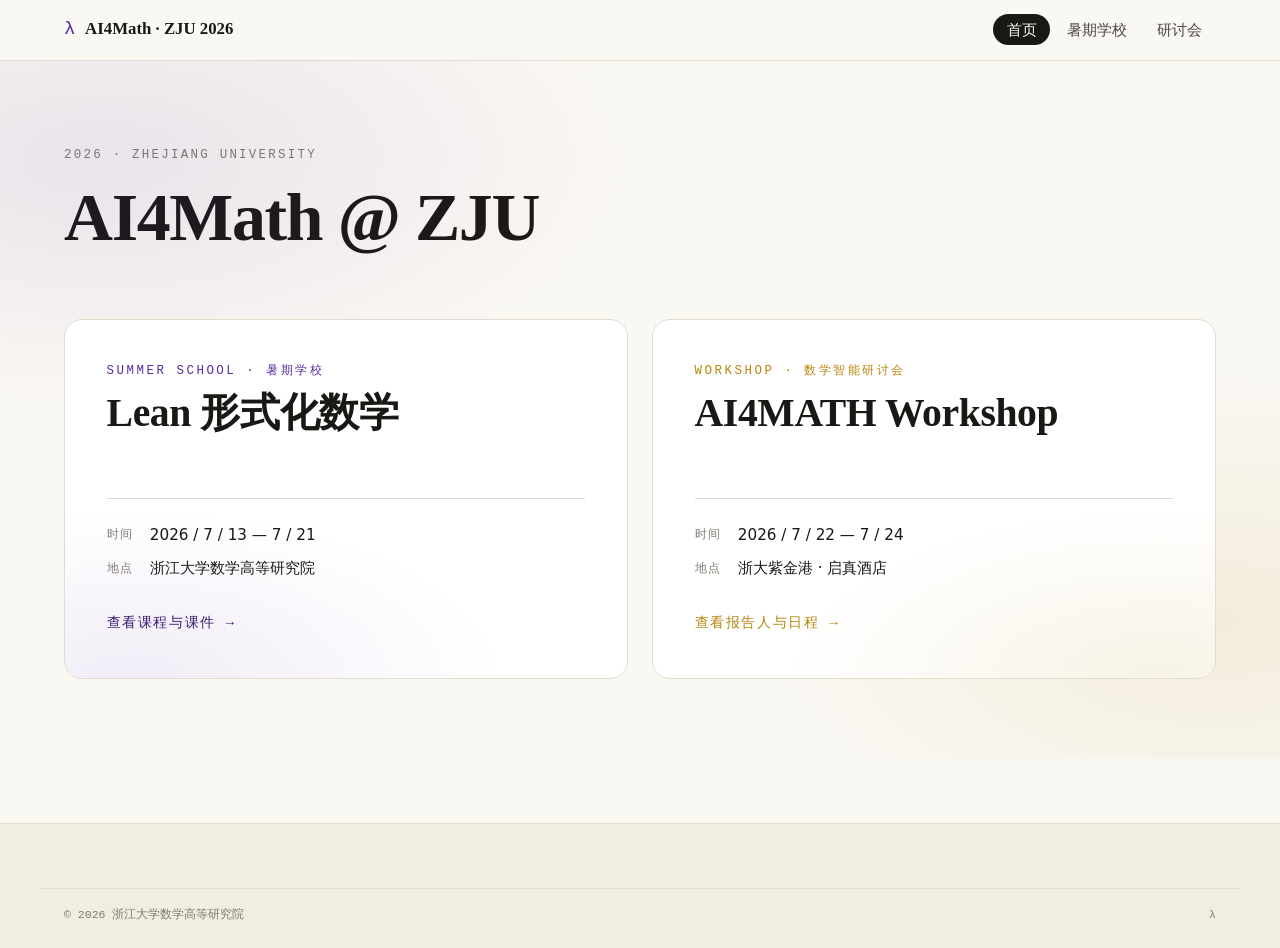
==== index.html @ 62e590dd "chore(site): trim internal/meta labels from public pages Audit pass after the '两个平行班 / 授课老师' callout" ====
<!DOCTYPE html>
<html lang="zh-CN">
<head>
<meta charset="utf-8">
<meta name="viewport" content="width=device-width,initial-scale=1">
<title>2026 AI4Math · 浙江大学</title>
<meta name="description" content="2026 AI4Math 暑期学校（7/13–21）与 AI4MATH 数学智能研讨会（7/22–24）。">
<link rel="icon" href="data:image/svg+xml,%3Csvg xmlns='http://www.w3.org/2000/svg' viewBox='0 0 32 32'%3E%3Crect width='32' height='32' rx='6' fill='%231a1814'/%3E%3Ctext x='16' y='22' text-anchor='middle' font-family='ui-monospace,Menlo' font-size='18' fill='%23b8860b'%3E%CE%BB%3C/text%3E%3C/svg%3E">
<link rel="stylesheet" href="assets/styles.css">
</head>
<body>

<header class="site-header">
  <div class="nav">
    <a class="brand" href="./index.html">
      <span class="brand-mark">λ</span>
      <span>AI4Math · ZJU 2026</span>
    </a>
    <nav>
      <ul class="nav-links">
        <li><a href="./index.html" class="is-active">首页</a></li>
        <li><a href="./summer-school.html">暑期学校</a></li>
        <li><a href="./workshop.html">研讨会</a></li>
      </ul>
    </nav>
  </div>
</header>

<main>
  <section class="hero">
    <div class="container">
      <p class="eyebrow">2026 · Zhejiang University</p>
      <h1 class="hero-title">AI4Math @ ZJU</h1>

      <div class="portal">
        <a class="portal-card" href="./summer-school.html">
          <span class="pc-eyebrow">Summer School · 暑期学校</span>
          <h2 class="pc-title">Lean 形式化数学</h2>
          <dl class="pc-meta">
            <dt>时间</dt><dd>2026 / 7 / 13 — 7 / 21</dd>
            <dt>地点</dt><dd>浙江大学数学高等研究院</dd>
          </dl>
          <span class="pc-cta">查看课程与课件 →</span>
        </a>

        <a class="portal-card portal-card--alt" href="./workshop.html">
          <span class="pc-eyebrow">Workshop · 数学智能研讨会</span>
          <h2 class="pc-title">AI4MATH Workshop</h2>
          <dl class="pc-meta">
            <dt>时间</dt><dd>2026 / 7 / 22 — 7 / 24</dd>
            <dt>地点</dt><dd>浙大紫金港 · 启真酒店</dd>
          </dl>
          <span class="pc-cta">查看报告人与日程 →</span>
        </a>
      </div>
    </div>
  </section>
</main>

<footer class="site-footer">
  <div class="container colophon">
    <span>© 2026 浙江大学数学高等研究院</span>
    <span>λ</span>
  </div>
</footer>

</body>
</html>
---- assets/styles.css ----
:root {
  --bg: #faf8f3;
  --bg-elev: #ffffff;
  --bg-warm: #f2ede2;
  --ink: #1a1814;
  --ink-soft: #4a4640;
  --ink-mute: #807a70;
  --rule: #e2dccd;
  --rule-strong: #c9c1ad;
  --accent: #5a2ca0;
  --accent-deep: #3b1c70;
  --accent-warm: #b8860b;
  --accent-blue: #1b3a7a;
  --danger: #a8341a;
  --space-1: 0.5rem;
  --space-2: 1rem;
  --space-3: 1.5rem;
  --space-4: 2.5rem;
  --space-5: 4rem;
  --space-6: 6rem;
  --max: 1200px;
  --serif: "Source Han Serif SC", "Noto Serif SC", "Songti SC", "STSong", ui-serif, Georgia, serif;
  --sans: ui-sans-serif, system-ui, -apple-system, "PingFang SC", "Hiragino Sans GB", "Microsoft YaHei", "Noto Sans SC", sans-serif;
  --mono: ui-monospace, "SF Mono", "JetBrains Mono", Menlo, monospace;
}

* { box-sizing: border-box; }

html { -webkit-text-size-adjust: 100%; }

body {
  margin: 0;
  font-family: var(--sans);
  font-size: 16px;
  line-height: 1.65;
  color: var(--ink);
  background: var(--bg);
  font-feature-settings: "kern", "liga", "calt";
  -webkit-font-smoothing: antialiased;
  -moz-osx-font-smoothing: grayscale;
  text-rendering: optimizeLegibility;
}

img { max-width: 100%; display: block; }

a {
  color: var(--accent-deep);
  text-decoration: none;
  border-bottom: 1px solid var(--rule);
  transition: border-color 160ms ease, color 160ms ease;
}
a:hover { color: var(--accent); border-color: var(--accent); }

h1, h2, h3, h4 {
  font-family: var(--serif);
  font-weight: 600;
  line-height: 1.2;
  margin: 0 0 var(--space-2) 0;
  letter-spacing: -0.01em;
}

.h-display {
  font-size: clamp(2.2rem, 1.2rem + 3.4vw, 4.4rem);
  line-height: 1.1;
  letter-spacing: -0.02em;
  word-break: keep-all;
  overflow-wrap: break-word;
}

.h-section {
  font-size: clamp(1.6rem, 1.2rem + 1.4vw, 2.4rem);
  margin-bottom: var(--space-3);
  word-break: keep-all;
  overflow-wrap: break-word;
}

.h-card {
  font-size: 1.25rem;
}

.eyebrow {
  font-family: var(--mono);
  font-size: 0.78rem;
  text-transform: uppercase;
  letter-spacing: 0.18em;
  color: var(--ink-mute);
  margin: 0 0 var(--space-2) 0;
}

.lede {
  font-family: var(--serif);
  font-size: clamp(1.1rem, 0.95rem + 0.5vw, 1.35rem);
  line-height: 1.6;
  color: var(--ink-soft);
}

.container {
  max-width: var(--max);
  margin: 0 auto;
  padding: 0 var(--space-3);
}

.container-wide {
  max-width: 1360px;
  margin: 0 auto;
  padding: 0 var(--space-3);
}

/* Header / nav */
.site-header {
  position: sticky;
  top: 0;
  z-index: 50;
  background: rgba(250, 248, 243, 0.88);
  backdrop-filter: saturate(140%) blur(8px);
  -webkit-backdrop-filter: saturate(140%) blur(8px);
  border-bottom: 1px solid var(--rule);
}

.nav {
  display: flex;
  align-items: center;
  justify-content: space-between;
  padding: 0.9rem var(--space-3);
  max-width: var(--max);
  margin: 0 auto;
  gap: var(--space-3);
}

.brand {
  display: flex;
  align-items: baseline;
  gap: 0.6rem;
  color: var(--ink);
  border: 0;
  font-family: var(--serif);
  font-weight: 600;
  font-size: 1.05rem;
  white-space: nowrap;
}

.brand .brand-mark {
  font-family: var(--mono);
  color: var(--accent);
  font-size: 1.2rem;
  font-weight: 500;
}

.brand .brand-sub {
  display: inline-block;
  font-family: var(--mono);
  font-size: 0.72rem;
  color: var(--ink-mute);
  letter-spacing: 0.1em;
  text-transform: uppercase;
}

@media (max-width: 760px) {
  .brand .brand-sub { display: none; }
  .brand { font-size: 0.95rem; }
  .nav { padding: 0.7rem var(--space-3); gap: 0.6rem; flex-wrap: wrap; }
  .nav-links a { padding: 0.35rem 0.65rem; font-size: 0.86rem; }
}

.nav-links {
  display: flex;
  gap: 0.2rem;
  flex-wrap: wrap;
  list-style: none;
  margin: 0;
  padding: 0;
}

.nav-links a {
  border: 0;
  padding: 0.45rem 0.85rem;
  border-radius: 999px;
  font-size: 0.92rem;
  color: var(--ink-soft);
  transition: background-color 160ms ease, color 160ms ease;
}

.nav-links a:hover { background: var(--bg-warm); color: var(--ink); }
.nav-links a.is-active {
  background: var(--ink);
  color: var(--bg);
}

/* Status banner */
.banner {
  background: linear-gradient(95deg, #2a1850 0%, #5a2ca0 55%, #b8860b 110%);
  color: #fff7e6;
}

.banner-inner {
  max-width: var(--max);
  margin: 0 auto;
  padding: 0.7rem var(--space-3);
  display: flex;
  align-items: center;
  gap: 0.8rem;
  font-size: 0.9rem;
  flex-wrap: wrap;
}

.banner .pulse {
  display: inline-flex;
  align-items: center;
  gap: 0.5rem;
  font-family: var(--mono);
  font-size: 0.78rem;
  letter-spacing: 0.12em;
  text-transform: uppercase;
  background: rgba(255, 247, 230, 0.16);
  padding: 0.25rem 0.6rem;
  border-radius: 999px;
}

.banner .pulse::before {
  content: "";
  width: 7px; height: 7px;
  border-radius: 50%;
  background: #ffc857;
  box-shadow: 0 0 0 0 rgba(255, 200, 87, 0.7);
  animation: pulse 1.8s infinite;
}

@keyframes pulse {
  0% { box-shadow: 0 0 0 0 rgba(255, 200, 87, 0.7); }
  70% { box-shadow: 0 0 0 8px rgba(255, 200, 87, 0); }
  100% { box-shadow: 0 0 0 0 rgba(255, 200, 87, 0); }
}

/* Hero */
.hero {
  position: relative;
  padding: clamp(3rem, 4vw + 2rem, 6rem) 0 clamp(3rem, 4vw + 2rem, 5rem);
  overflow: hidden;
}

.hero::before {
  content: "";
  position: absolute;
  inset: 0;
  background:
    radial-gradient(900px 420px at 8% 14%, rgba(90, 44, 160, 0.10), transparent 60%),
    radial-gradient(700px 380px at 95% 80%, rgba(184, 134, 11, 0.10), transparent 65%);
  pointer-events: none;
}

.hero-grid {
  position: relative;
  display: grid;
  grid-template-columns: 1.55fr 1fr;
  gap: var(--space-5);
  align-items: end;
}

@media (max-width: 860px) {
  .hero-grid { grid-template-columns: 1fr; gap: var(--space-4); }
}

.hero-title {
  font-family: var(--serif);
  font-size: clamp(2.4rem, 1.2rem + 3.8vw, 4.6rem);
  line-height: 1.08;
  letter-spacing: -0.02em;
  margin: 0.4rem 0 var(--space-3);
  color: var(--ink);
  word-break: keep-all;
  overflow-wrap: break-word;
}

.hero-title em {
  font-style: normal;
  background: linear-gradient(120deg, #5a2ca0 0%, #b8860b 100%);
  -webkit-background-clip: text;
  background-clip: text;
  color: transparent;
}

.hero-meta {
  display: grid;
  gap: 1.1rem;
  font-family: var(--mono);
  font-size: 0.9rem;
  color: var(--ink-soft);
}

.hero-meta .row {
  display: grid;
  grid-template-columns: 4rem 1fr;
  gap: 1rem;
  padding-top: 0.9rem;
  border-top: 1px solid var(--rule);
}

.hero-meta .row .k {
  color: var(--ink-mute);
  text-transform: uppercase;
  letter-spacing: 0.14em;
  font-size: 0.75rem;
  padding-top: 0.15rem;
}

.hero-meta .row .v {
  color: var(--ink);
  font-family: var(--sans);
  font-size: 1rem;
  line-height: 1.45;
}

.hero-meta .row .v strong { font-weight: 600; }

.hero-mark {
  position: absolute;
  font-family: var(--mono);
  color: var(--rule-strong);
  user-select: none;
  pointer-events: none;
  letter-spacing: -0.02em;
}

/* Sections */
.section {
  padding: clamp(3rem, 3vw + 2rem, 5rem) 0;
  border-top: 1px solid var(--rule);
}

.section-head {
  display: grid;
  grid-template-columns: 1.1fr 2fr;
  gap: var(--space-4);
  margin-bottom: var(--space-4);
}

@media (max-width: 760px) {
  .section-head { grid-template-columns: 1fr; gap: var(--space-2); }
}

/* Track cards (parallel classes) */
.tracks {
  display: grid;
  grid-template-columns: repeat(2, 1fr);
  gap: var(--space-3);
}

@media (max-width: 820px) {
  .tracks { grid-template-columns: 1fr; }
}

.track {
  position: relative;
  background: var(--bg-elev);
  border: 1px solid var(--rule);
  border-radius: 14px;
  padding: clamp(1.4rem, 1rem + 1.5vw, 2.2rem);
  overflow: hidden;
  transition: transform 200ms ease, box-shadow 200ms ease, border-color 200ms ease;
}

.track::before {
  content: "";
  position: absolute;
  inset: 0 0 auto 0;
  height: 3px;
  background: var(--accent);
  opacity: 0.85;
}

.track--alt::before { background: var(--accent-warm); }

.track:hover {
  transform: translateY(-2px);
  box-shadow: 0 18px 40px -28px rgba(26, 24, 20, 0.35);
  border-color: var(--rule-strong);
}

.track .tag {
  display: inline-block;
  font-family: var(--mono);
  font-size: 0.72rem;
  text-transform: uppercase;
  letter-spacing: 0.14em;
  color: var(--accent);
  margin-bottom: var(--space-1);
}
.track--alt .tag { color: var(--accent-warm); }

.track h3 {
  font-size: clamp(1.5rem, 1.1rem + 0.9vw, 2rem);
  margin: 0.2rem 0 0.6rem;
}

.track .quota {
  font-family: var(--mono);
  font-size: 0.85rem;
  color: var(--ink-mute);
  margin-bottom: var(--space-2);
}

.track .quota strong { color: var(--ink); font-weight: 600; }

.track ul.teachers {
  list-style: none;
  padding: 0;
  margin: var(--space-2) 0 0;
  border-top: 1px dashed var(--rule);
  padding-top: var(--space-2);
}

.track ul.teachers li {
  display: flex;
  justify-content: space-between;
  gap: 1rem;
  padding: 0.45rem 0;
  border-bottom: 1px dotted var(--rule);
  font-size: 0.95rem;
}

.track ul.teachers li:last-child { border-bottom: 0; }

.track ul.teachers .name { font-weight: 600; color: var(--ink); }
.track ul.teachers .affil { color: var(--ink-mute); font-size: 0.88rem; }

.track .track-link {
  position: absolute;
  inset: 0;
  z-index: 1;
  border: 0;
  text-indent: -9999px;
  overflow: hidden;
}
.track .track-cta {
  margin: var(--space-2) 0 0;
  font-family: var(--mono);
  font-size: 0.88rem;
  letter-spacing: 0.04em;
  color: var(--accent);
  text-align: right;
}
.track--alt .track-cta { color: var(--accent-warm); }
.track:hover .track-cta { text-decoration: underline; }

/* Info grid for organizers / facts */
.info-grid {
  display: grid;
  grid-template-columns: repeat(3, 1fr);
  gap: var(--space-3);
}

.info-grid--2 {
  grid-template-columns: repeat(2, 1fr);
}

@media (max-width: 820px) {
  .info-grid,
  .info-grid--2 { grid-template-columns: 1fr; }
}

.info-card {
  background: var(--bg-elev);
  border: 1px solid var(--rule);
  border-radius: 12px;
  padding: var(--space-3);
}

.info-card .label {
  font-family: var(--mono);
  font-size: 0.72rem;
  letter-spacing: 0.18em;
  text-transform: uppercase;
  color: var(--ink-mute);
}

.info-card .value {
  font-family: var(--serif);
  font-size: 1.4rem;
  margin-top: 0.3rem;
  color: var(--ink);
  line-height: 1.3;
}

.info-card .sub {
  margin-top: 0.4rem;
  color: var(--ink-soft);
  font-size: 0.92rem;
}

/* People list (instructors) */
.people {
  display: grid;
  grid-template-columns: repeat(auto-fill, minmax(220px, 1fr));
  gap: var(--space-2);
}

.person {
  background: var(--bg-elev);
  border: 1px solid var(--rule);
  border-radius: 12px;
  padding: 1.1rem 1.2rem;
  display: flex;
  flex-direction: column;
  gap: 0.4rem;
}

.person .role {
  font-family: var(--mono);
  font-size: 0.7rem;
  text-transform: uppercase;
  letter-spacing: 0.16em;
  color: var(--ink-mute);
}

.person .name {
  font-family: var(--serif);
  font-size: 1.35rem;
  color: var(--ink);
}

.person .affil {
  font-size: 0.88rem;
  color: var(--ink-soft);
  line-height: 1.4;
}

/* Timeline (schedule) */
.timeline {
  position: relative;
  padding-left: 2.2rem;
  margin: 0;
  list-style: none;
}

.timeline::before {
  content: "";
  position: absolute;
  left: 0.7rem;
  top: 0.3rem;
  bottom: 0.3rem;
  width: 1px;
  background: var(--rule);
}

.timeline li {
  position: relative;
  padding: 0 0 var(--space-3) 0.6rem;
}

.timeline li::before {
  content: "";
  position: absolute;
  left: -2rem;
  top: 0.55rem;
  width: 0.7rem;
  height: 0.7rem;
  border-radius: 50%;
  background: var(--bg);
  border: 2px solid var(--accent);
}

.timeline li.pending::before {
  background: var(--bg);
  border-color: var(--rule-strong);
}

.timeline .date {
  display: block;
  font-family: var(--mono);
  font-size: 0.82rem;
  letter-spacing: 0.08em;
  color: var(--accent);
  text-transform: uppercase;
}

.timeline li.pending .date { color: var(--ink-mute); }

.timeline .what {
  font-family: var(--serif);
  font-size: 1.2rem;
  color: var(--ink);
  margin-top: 0.2rem;
}

.timeline .desc {
  color: var(--ink-soft);
  font-size: 0.95rem;
  margin-top: 0.3rem;
  max-width: 56ch;
}

/* Notices feed */
.notice {
  border: 1px solid var(--rule);
  border-radius: 12px;
  padding: var(--space-3);
  background: var(--bg-elev);
  margin-bottom: var(--space-3);
}

.notice.notice--alert {
  border-color: rgba(168, 52, 26, 0.3);
  background: linear-gradient(0deg, rgba(168, 52, 26, 0.04), rgba(168, 52, 26, 0.04)), var(--bg-elev);
}

.notice .meta {
  display: flex;
  gap: 0.8rem;
  align-items: center;
  font-family: var(--mono);
  font-size: 0.78rem;
  color: var(--ink-mute);
  text-transform: uppercase;
  letter-spacing: 0.12em;
  margin-bottom: 0.6rem;
}

.notice .pill {
  background: var(--ink);
  color: var(--bg);
  padding: 0.15rem 0.55rem;
  border-radius: 999px;
  font-size: 0.7rem;
  letter-spacing: 0.14em;
}

.notice .pill.pill--alert { background: var(--danger); }
.notice .pill.pill--info { background: var(--accent-blue); }

.notice h3 {
  font-size: 1.4rem;
  margin: 0 0 0.4rem;
  letter-spacing: -0.01em;
}

.notice p { margin: 0.3rem 0; color: var(--ink-soft); }

/* Footer */
.site-footer {
  border-top: 1px solid var(--rule);
  background: var(--bg-warm);
  padding: var(--space-4) 0 var(--space-3);
  margin-top: var(--space-5);
}

.footer-grid {
  display: grid;
  grid-template-columns: 1.4fr 1fr 1fr;
  gap: var(--space-4);
  align-items: start;
}

@media (max-width: 760px) {
  .footer-grid { grid-template-columns: 1fr; gap: var(--space-3); }
}

.footer-grid h4 {
  font-family: var(--mono);
  font-size: 0.78rem;
  letter-spacing: 0.18em;
  text-transform: uppercase;
  color: var(--ink-mute);
  margin: 0 0 0.6rem;
}

.footer-grid p, .footer-grid ul {
  margin: 0;
  color: var(--ink-soft);
  font-size: 0.92rem;
  line-height: 1.7;
}

.footer-grid ul { list-style: none; padding: 0; }

.footer-grid a { border: 0; color: var(--ink-soft); }
.footer-grid a:hover { color: var(--ink); }

.colophon {
  border-top: 1px solid var(--rule);
  margin-top: var(--space-3);
  padding-top: var(--space-2);
  font-family: var(--mono);
  font-size: 0.72rem;
  color: var(--ink-mute);
  display: flex;
  justify-content: space-between;
  flex-wrap: wrap;
  gap: 0.6rem;
}

/* Utility */
.muted { color: var(--ink-mute); }
.mono { font-family: var(--mono); }
.serif { font-family: var(--serif); }
.center { text-align: center; }
.divider { height: 1px; background: var(--rule); margin: var(--space-3) 0; }

.stack > * + * { margin-top: var(--space-2); }
.stack-sm > * + * { margin-top: 0.6rem; }
.stack-lg > * + * { margin-top: var(--space-3); }

/* Article-style prose for notices */
.prose p { color: var(--ink-soft); line-height: 1.75; margin: 0.6rem 0; }
.prose blockquote {
  margin: var(--space-2) 0;
  padding: 0.4rem 0 0.4rem 1rem;
  border-left: 3px solid var(--accent);
  color: var(--ink-soft);
  font-family: var(--serif);
  font-size: 1.08rem;
}

/* Portal cards for landing page */
.portal {
  display: grid;
  grid-template-columns: 1fr 1fr;
  gap: var(--space-3);
  margin-top: var(--space-5);
}

@media (max-width: 820px) {
  .portal { grid-template-columns: 1fr; }
}

.portal-card {
  position: relative;
  display: flex;
  flex-direction: column;
  min-height: 360px;
  padding: clamp(1.8rem, 1rem + 2vw, 2.8rem);
  border: 1px solid var(--rule);
  border-radius: 18px;
  background: var(--bg-elev);
  text-decoration: none;
  color: inherit;
  overflow: hidden;
  transition: transform 240ms cubic-bezier(0.16, 1, 0.3, 1),
              box-shadow 240ms ease,
              border-color 240ms ease;
}

.portal-card::before {
  content: "";
  position: absolute;
  inset: 0;
  background: radial-gradient(620px 280px at 12% 100%, rgba(90, 44, 160, 0.10), transparent 60%);
  opacity: 0.85;
  pointer-events: none;
  transition: opacity 240ms ease;
}

.portal-card--alt::before {
  background: radial-gradient(620px 280px at 90% 100%, rgba(184, 134, 11, 0.12), transparent 60%);
}

.portal-card:hover {
  transform: translateY(-3px);
  box-shadow: 0 28px 60px -36px rgba(26, 24, 20, 0.4);
  border-color: var(--rule-strong);
}

.portal-card:hover::before { opacity: 1; }

.portal-card .pc-eyebrow {
  font-family: var(--mono);
  font-size: 0.78rem;
  letter-spacing: 0.2em;
  text-transform: uppercase;
  color: var(--accent);
}
.portal-card--alt .pc-eyebrow { color: var(--accent-warm); }

.portal-card .pc-title {
  font-family: var(--serif);
  font-size: clamp(1.7rem, 1.2rem + 1.6vw, 2.6rem);
  line-height: 1.15;
  margin: 0.6rem 0 0.4rem;
  color: var(--ink);
  word-break: keep-all;
  letter-spacing: -0.01em;
}

.portal-card .pc-sub {
  font-family: var(--sans);
  font-size: 1.02rem;
  color: var(--ink-soft);
  line-height: 1.6;
  margin: 0;
  max-width: 36ch;
}

.portal-card .pc-meta {
  margin-top: auto;
  padding-top: var(--space-3);
  display: grid;
  grid-template-columns: auto 1fr;
  gap: 0.5rem 1rem;
  font-family: var(--mono);
  font-size: 0.85rem;
  color: var(--ink-mute);
  border-top: 1px solid var(--rule);
}

.portal-card .pc-meta dt {
  text-transform: uppercase;
  letter-spacing: 0.14em;
  font-size: 0.72rem;
  padding-top: 0.18rem;
}
.portal-card .pc-meta dd {
  margin: 0;
  color: var(--ink);
  font-family: var(--sans);
  font-size: 0.95rem;
}

.portal-card .pc-cta {
  display: inline-flex;
  align-items: center;
  gap: 0.4rem;
  margin-top: 1.2rem;
  font-family: var(--mono);
  font-size: 0.85rem;
  letter-spacing: 0.12em;
  text-transform: uppercase;
  color: var(--accent-deep);
  align-self: flex-start;
  transition: gap 200ms ease;
}
.portal-card--alt .pc-cta { color: var(--accent-warm); }
.portal-card:hover .pc-cta { gap: 0.8rem; }

.portal-card .pc-status {
  position: absolute;
  top: 1rem;
  right: 1rem;
  font-family: var(--mono);
  font-size: 0.7rem;
  letter-spacing: 0.16em;
  text-transform: uppercase;
  padding: 0.25rem 0.65rem;
  border-radius: 999px;
  background: rgba(26, 24, 20, 0.92);
  color: var(--bg);
}

/* Agenda table — workshop schedule */
.agenda-day {
  margin-top: var(--space-4);
  padding-top: var(--space-3);
  border-top: 1px solid var(--rule);
}

.agenda-day:first-of-type { border-top: 0; padding-top: 0; margin-top: 0; }

.agenda-day-head {
  display: flex;
  flex-wrap: wrap;
  align-items: baseline;
  gap: 0.6rem 1rem;
  margin-bottom: var(--space-3);
}

.agenda-day-head .date {
  font-family: var(--serif);
  font-size: clamp(1.4rem, 1rem + 0.8vw, 1.9rem);
  color: var(--ink);
  letter-spacing: -0.01em;
}

.agenda-day-head .weekday {
  font-family: var(--mono);
  font-size: 0.78rem;
  letter-spacing: 0.16em;
  text-transform: uppercase;
  color: var(--accent);
}

.agenda-day-head .tag {
  font-family: var(--mono);
  font-size: 0.72rem;
  letter-spacing: 0.14em;
  text-transform: uppercase;
  color: var(--ink-mute);
  padding: 0.25rem 0.65rem;
  background: var(--bg-warm);
  border-radius: 999px;
  margin-left: auto;
}

.agenda-block {
  margin-top: var(--space-3);
}

.agenda-block-label {
  font-family: var(--mono);
  font-size: 0.72rem;
  letter-spacing: 0.16em;
  text-transform: uppercase;
  color: var(--ink-mute);
  margin: 0 0 0.6rem;
}

.agenda {
  display: grid;
  grid-template-columns: 8.5rem 1fr;
  gap: 0;
  border-top: 1px solid var(--rule);
}

.agenda-row {
  display: contents;
}

.agenda-time {
  font-family: var(--mono);
  font-size: 0.86rem;
  color: var(--ink-soft);
  padding: 0.9rem 1rem 0.9rem 0;
  border-bottom: 1px solid var(--rule);
  letter-spacing: 0.02em;
}

.agenda-content {
  padding: 0.9rem 0;
  border-bottom: 1px solid var(--rule);
  display: flex;
  flex-wrap: wrap;
  align-items: baseline;
  gap: 0.4rem 0.8rem;
}

.agenda-row--talk .agenda-content .speaker {
  font-family: var(--serif);
  font-size: 1.12rem;
  color: var(--ink);
  font-weight: 600;
  letter-spacing: 0.01em;
}

.agenda-row--talk .agenda-content .affil {
  font-size: 0.9rem;
  color: var(--ink-mute);
}

.agenda-row--break .agenda-content,
.agenda-row--logistics .agenda-content {
  color: var(--ink-mute);
  font-style: italic;
  font-size: 0.95rem;
}

.agenda-row--opening .agenda-content {
  color: var(--ink);
  font-weight: 600;
}

.agenda-row--session .agenda-content {
  flex-direction: column;
  align-items: flex-start;
  gap: 0.3rem;
}

.agenda-row--session .session-title {
  font-family: var(--serif);
  font-size: 1.08rem;
  color: var(--ink);
  font-weight: 600;
}

.agenda-row--session .session-desc {
  font-size: 0.9rem;
  color: var(--ink-soft);
  line-height: 1.55;
}

.agenda-row--session .session-by {
  font-family: var(--mono);
  font-size: 0.78rem;
  color: var(--ink-mute);
  letter-spacing: 0.1em;
  text-transform: uppercase;
}

@media (max-width: 640px) {
  .agenda { grid-template-columns: 1fr; }
  .agenda-time {
    padding: 0.6rem 0 0.2rem;
    border-bottom: 0;
    font-weight: 600;
    color: var(--accent-deep);
  }
  .agenda-content { padding-top: 0.2rem; }
}

/* Speaker grid — large cards */
.speakers {
  display: grid;
  grid-template-columns: repeat(auto-fill, minmax(220px, 1fr));
  gap: 0.6rem;
}

.speaker-card {
  padding: 1rem 1.1rem;
  border: 1px solid var(--rule);
  border-radius: 10px;
  background: var(--bg-elev);
  display: grid;
  gap: 0.2rem;
}
.speaker-card .name {
  font-family: var(--serif);
  font-size: 1.15rem;
  color: var(--ink);
  letter-spacing: 0.01em;
}
.speaker-card .affil {
  font-size: 0.85rem;
  color: var(--ink-mute);
  line-height: 1.45;
}
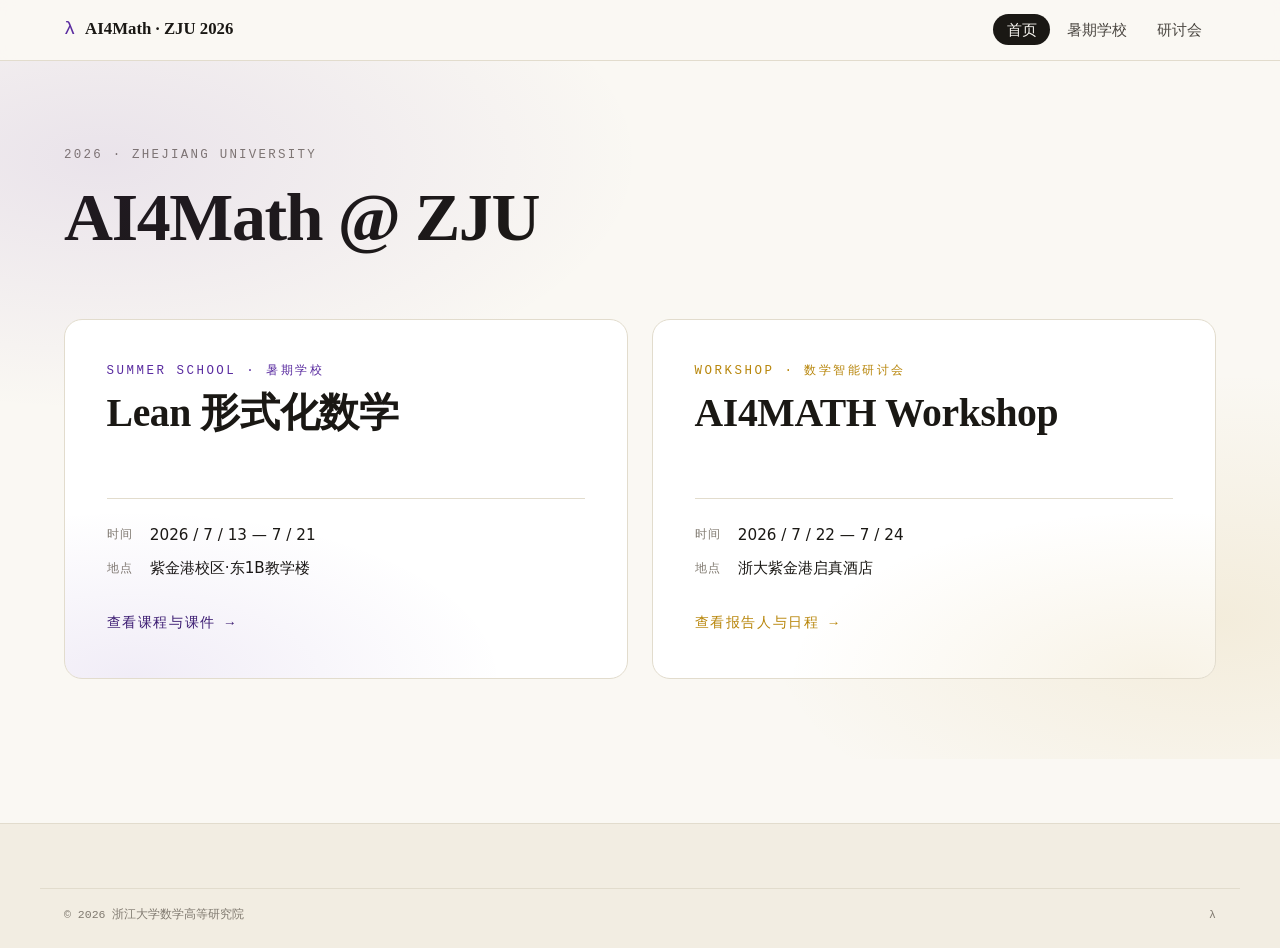
==== commit 5f750c54: "feat(site): update venue addresses - 暑校：浙江大学紫金港校区东1B教学楼（210/211/212 教室） - 研讨会：浙大紫金港启真酒店（浙江大学紫金港校区东1门" ====
--- a/index.html
+++ b/index.html
@@ -38,7 +38,7 @@
           <h2 class="pc-title">Lean 形式化数学</h2>
           <dl class="pc-meta">
             <dt>时间</dt><dd>2026 / 7 / 13 — 7 / 21</dd>
-            <dt>地点</dt><dd>浙江大学数学高等研究院</dd>
+            <dt>地点</dt><dd>紫金港校区·东1B教学楼</dd>
           </dl>
           <span class="pc-cta">查看课程与课件 →</span>
         </a>
@@ -48,7 +48,7 @@
           <h2 class="pc-title">AI4MATH Workshop</h2>
           <dl class="pc-meta">
             <dt>时间</dt><dd>2026 / 7 / 22 — 7 / 24</dd>
-            <dt>地点</dt><dd>浙大紫金港 · 启真酒店</dd>
+            <dt>地点</dt><dd>浙大紫金港启真酒店</dd>
           </dl>
           <span class="pc-cta">查看报告人与日程 →</span>
         </a>
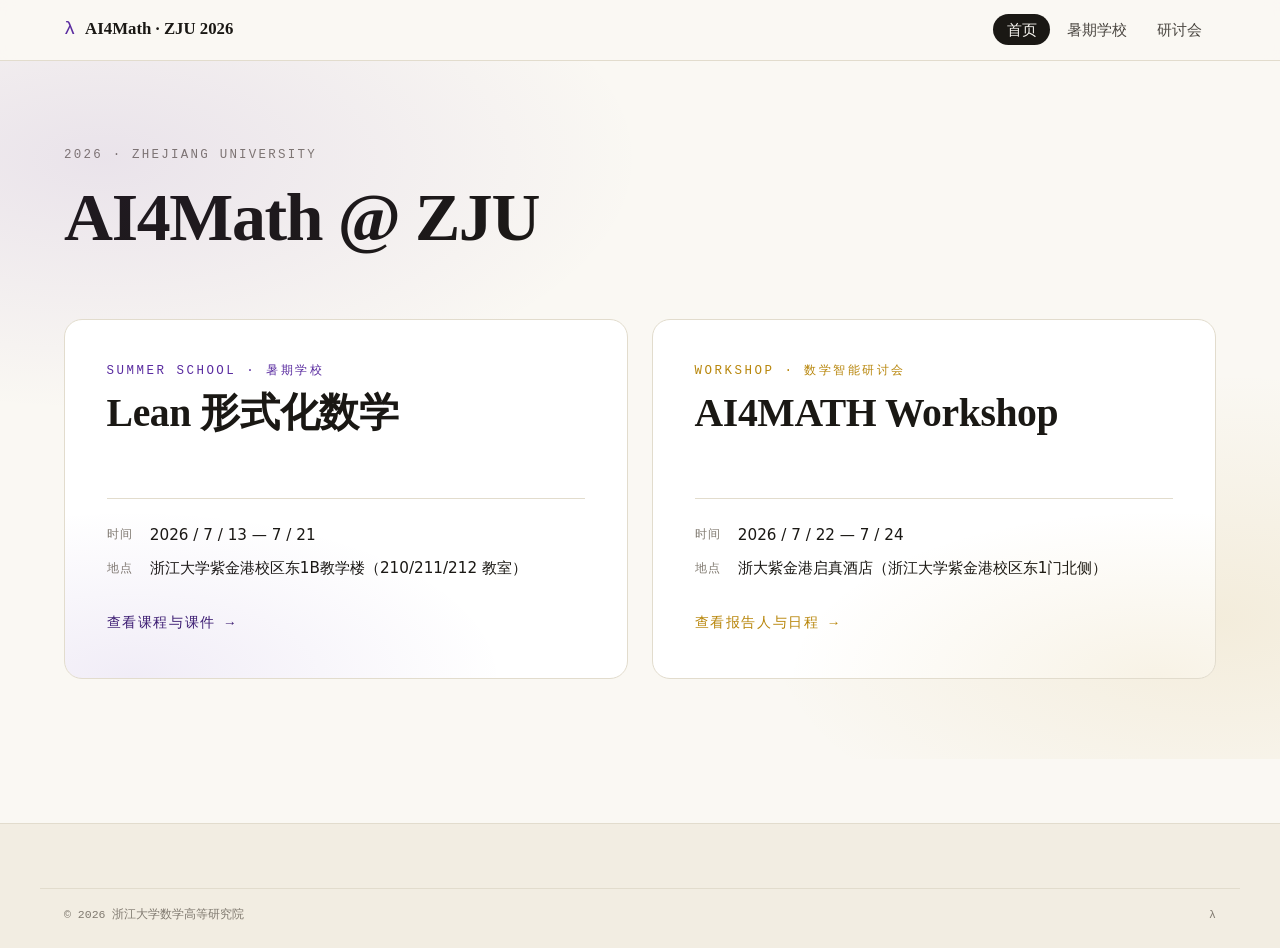
==== commit 3e5b2895: "feat(site): show full venue addresses on the homepage portal cards Inline the room list / 校区方位 so vi" ====
--- a/index.html
+++ b/index.html
@@ -38,7 +38,7 @@
           <h2 class="pc-title">Lean 形式化数学</h2>
           <dl class="pc-meta">
             <dt>时间</dt><dd>2026 / 7 / 13 — 7 / 21</dd>
-            <dt>地点</dt><dd>紫金港校区·东1B教学楼</dd>
+            <dt>地点</dt><dd>浙江大学紫金港校区东1B教学楼（210/211/212 教室）</dd>
           </dl>
           <span class="pc-cta">查看课程与课件 →</span>
         </a>
@@ -48,7 +48,7 @@
           <h2 class="pc-title">AI4MATH Workshop</h2>
           <dl class="pc-meta">
             <dt>时间</dt><dd>2026 / 7 / 22 — 7 / 24</dd>
-            <dt>地点</dt><dd>浙大紫金港启真酒店</dd>
+            <dt>地点</dt><dd>浙大紫金港启真酒店（浙江大学紫金港校区东1门北侧）</dd>
           </dl>
           <span class="pc-cta">查看报告人与日程 →</span>
         </a>
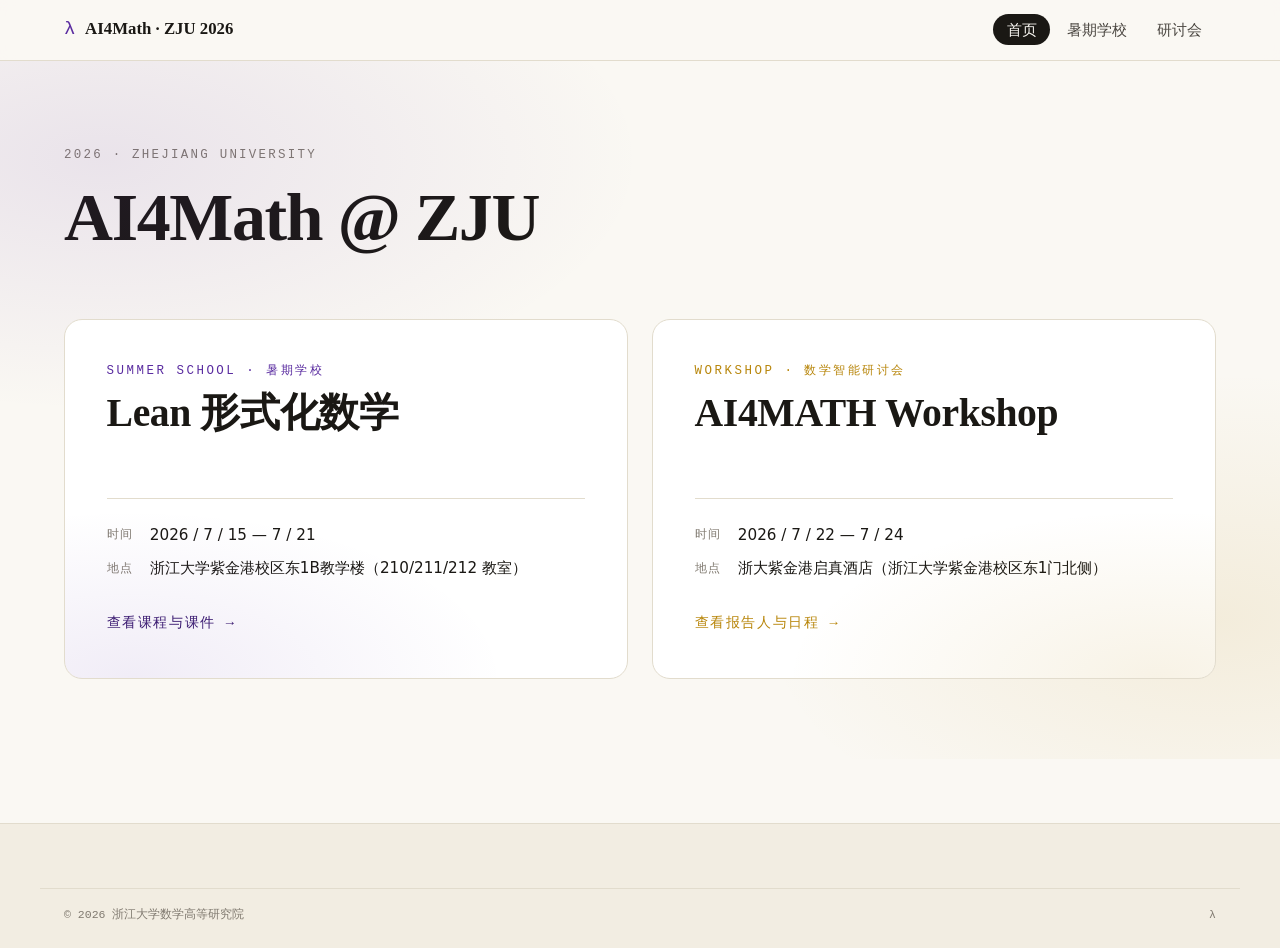
==== commit 56e0c667: "Update summer school schedule" ====
--- a/index.html
+++ b/index.html
@@ -4,7 +4,7 @@
 <meta charset="utf-8">
 <meta name="viewport" content="width=device-width,initial-scale=1">
 <title>2026 AI4Math · 浙江大学</title>
-<meta name="description" content="2026 AI4Math 暑期学校（7/13–21）与 AI4MATH 数学智能研讨会（7/22–24）。">
+<meta name="description" content="2026 AI4Math 暑期学校（7/15–21）与 AI4MATH 数学智能研讨会（7/22–24）。">
 <link rel="icon" href="data:image/svg+xml,%3Csvg xmlns='http://www.w3.org/2000/svg' viewBox='0 0 32 32'%3E%3Crect width='32' height='32' rx='6' fill='%231a1814'/%3E%3Ctext x='16' y='22' text-anchor='middle' font-family='ui-monospace,Menlo' font-size='18' fill='%23b8860b'%3E%CE%BB%3C/text%3E%3C/svg%3E">
 <link rel="stylesheet" href="assets/styles.css">
 </head>
@@ -37,7 +37,7 @@
           <span class="pc-eyebrow">Summer School · 暑期学校</span>
           <h2 class="pc-title">Lean 形式化数学</h2>
           <dl class="pc-meta">
-            <dt>时间</dt><dd>2026 / 7 / 13 — 7 / 21</dd>
+            <dt>时间</dt><dd>2026 / 7 / 15 — 7 / 21</dd>
             <dt>地点</dt><dd>浙江大学紫金港校区东1B教学楼（210/211/212 教室）</dd>
           </dl>
           <span class="pc-cta">查看课程与课件 →</span>
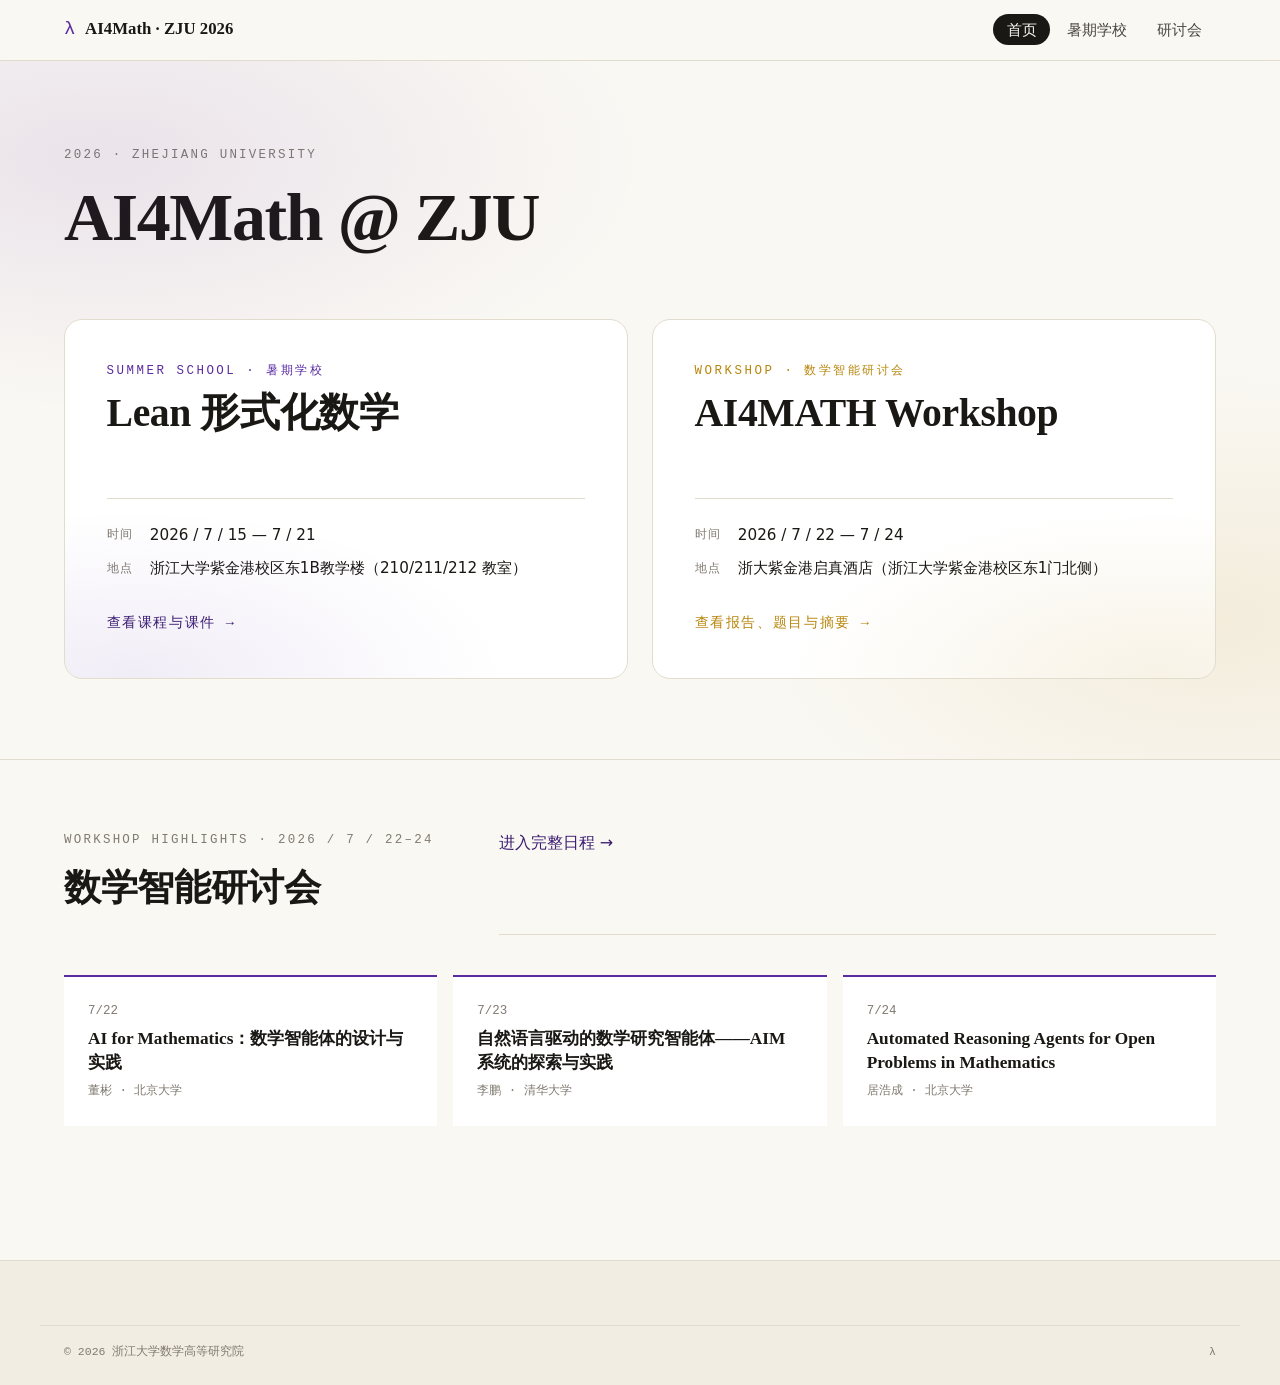
==== commit ad5167a8: "Integrate workshop highlights into homepage" ====
--- a/index.html
+++ b/index.html
@@ -50,8 +50,25 @@
             <dt>时间</dt><dd>2026 / 7 / 22 — 7 / 24</dd>
             <dt>地点</dt><dd>浙大紫金港启真酒店（浙江大学紫金港校区东1门北侧）</dd>
           </dl>
-          <span class="pc-cta">查看报告人与日程 →</span>
+          <span class="pc-cta">查看报告、题目与摘要 →</span>
         </a>
+      </div>
+    </div>
+  </section>
+
+  <section class="section home-workshop-preview">
+    <div class="container">
+      <div class="section-head">
+        <div>
+          <p class="eyebrow">Workshop Highlights · 2026 / 7 / 22–24</p>
+          <h2 class="h-section">数学智能研讨会</h2>
+        </div>
+        <a class="text-link" href="./workshop.html">进入完整日程 →</a>
+      </div>
+      <div class="home-talks">
+        <div class="home-talk"><span>7/22</span><strong>AI for Mathematics：数学智能体的设计与实践</strong><small>董彬 · 北京大学</small></div>
+        <div class="home-talk"><span>7/23</span><strong>自然语言驱动的数学研究智能体——AIM 系统的探索与实践</strong><small>李鹏 · 清华大学</small></div>
+        <div class="home-talk"><span>7/24</span><strong>Automated Reasoning Agents for Open Problems in Mathematics</strong><small>居浩成 · 北京大学</small></div>
       </div>
     </div>
   </section>
--- a/assets/styles.css
+++ b/assets/styles.css
@@ -1014,6 +1014,37 @@
   color: var(--ink);
   letter-spacing: 0.01em;
 }
+
+.home-talks {
+  display: grid;
+  grid-template-columns: repeat(3, 1fr);
+  gap: var(--space-2);
+}
+
+.home-talk {
+  display: grid;
+  gap: 0.35rem;
+  padding: var(--space-3);
+  border-top: 2px solid var(--accent);
+  background: var(--bg-elev);
+}
+
+.home-talk span,
+.home-talk small {
+  color: var(--ink-mute);
+  font-family: var(--mono);
+  font-size: 0.78rem;
+}
+
+.home-talk strong {
+  font-family: var(--serif);
+  font-size: 1.08rem;
+  line-height: 1.4;
+}
+
+@media (max-width: 760px) {
+  .home-talks { grid-template-columns: 1fr; }
+}
 .speaker-card .affil {
   font-size: 0.85rem;
   color: var(--ink-mute);
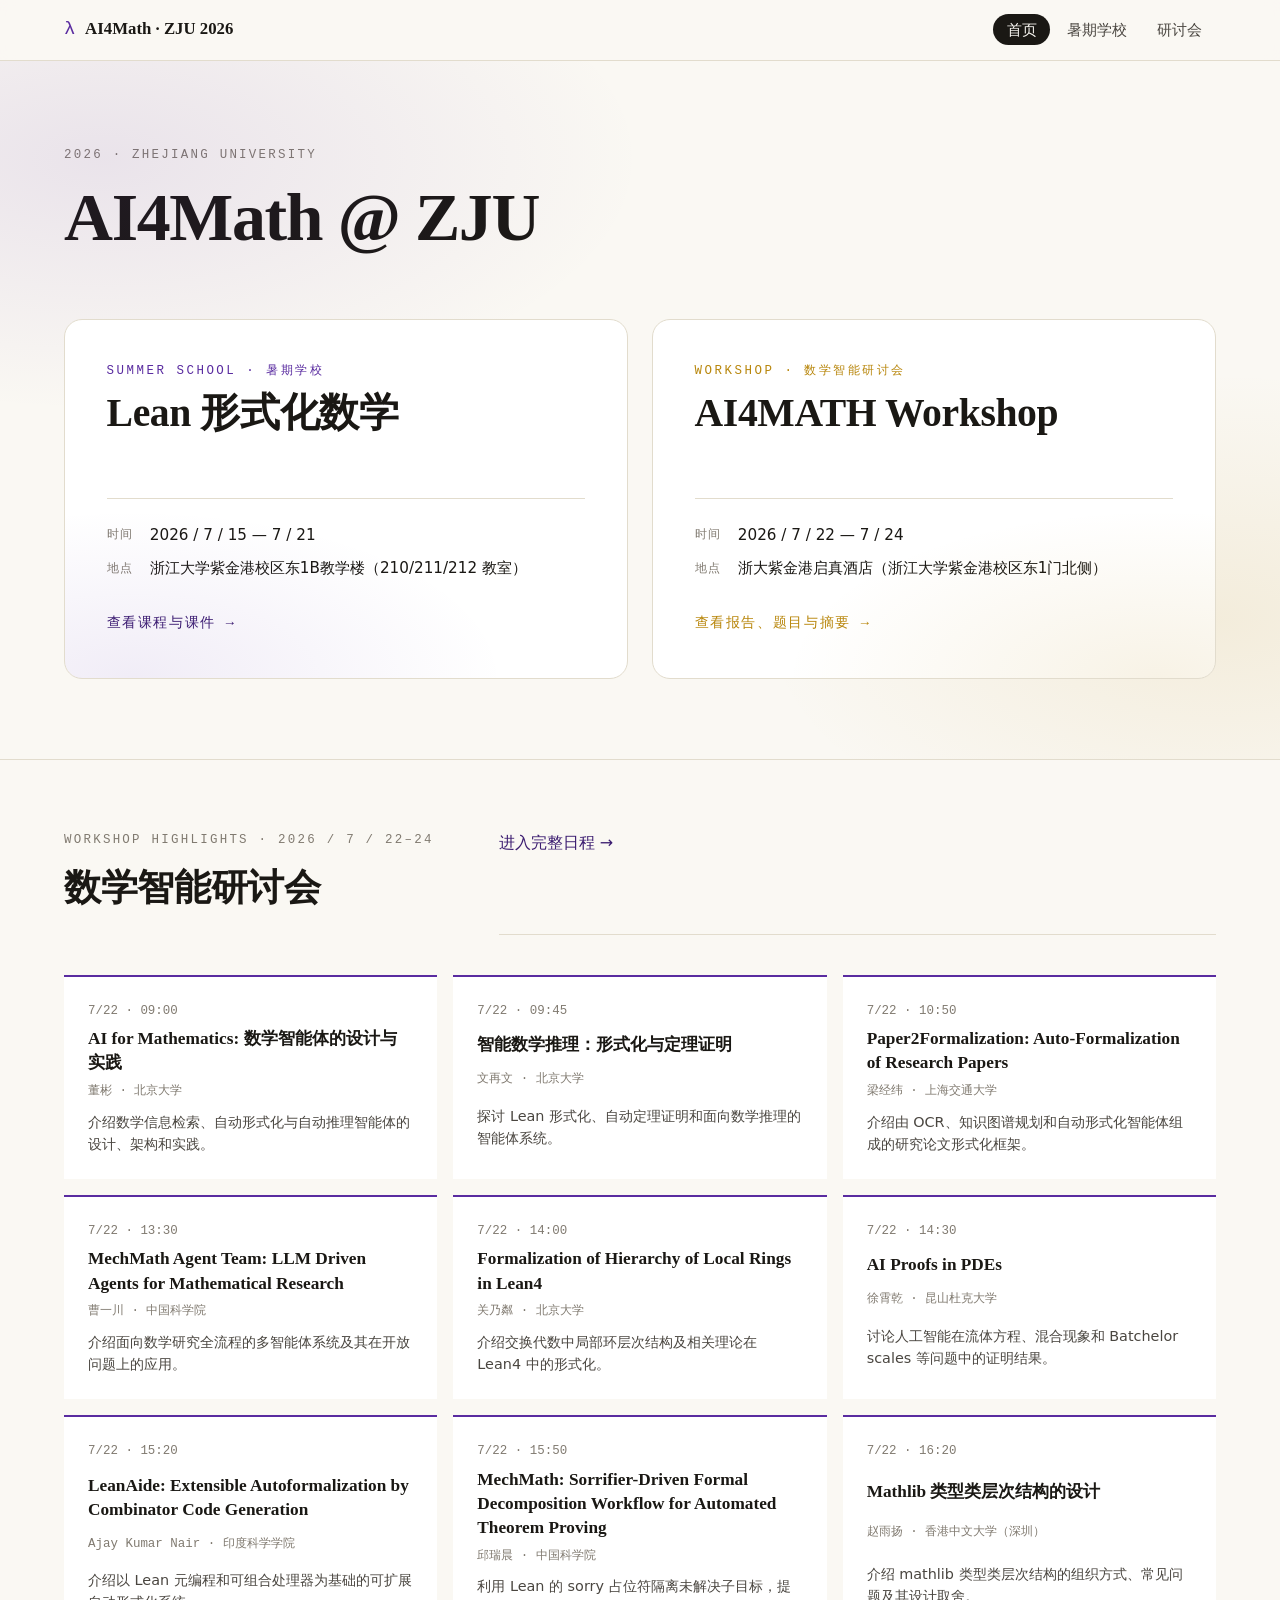
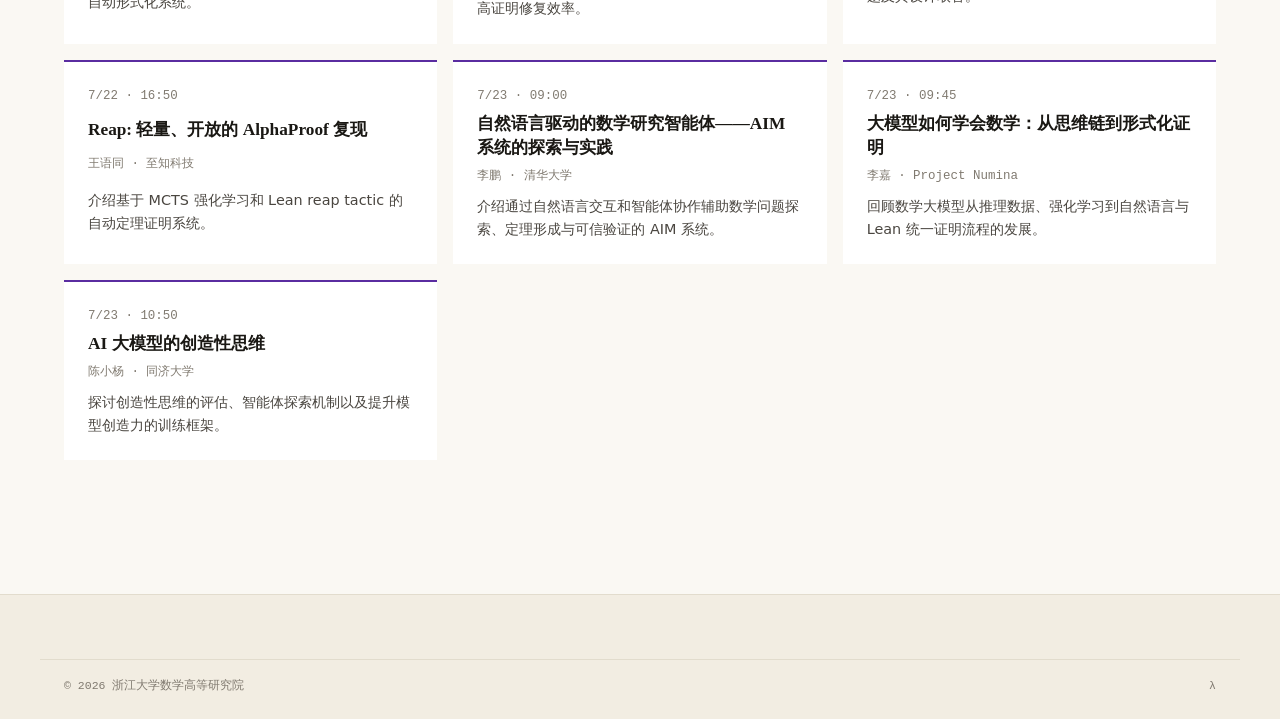
==== commit c7945fbe: "Show all July 22 and July 23 morning talks on homepage" ====
--- a/index.html
+++ b/index.html
@@ -66,9 +66,19 @@
         <a class="text-link" href="./workshop.html">进入完整日程 →</a>
       </div>
       <div class="home-talks">
-        <div class="home-talk"><span>7/22</span><strong>AI for Mathematics：数学智能体的设计与实践</strong><small>董彬 · 北京大学</small></div>
-        <div class="home-talk"><span>7/23</span><strong>自然语言驱动的数学研究智能体——AIM 系统的探索与实践</strong><small>李鹏 · 清华大学</small></div>
-        <div class="home-talk"><span>7/24</span><strong>Automated Reasoning Agents for Open Problems in Mathematics</strong><small>居浩成 · 北京大学</small></div>
+        <div class="home-talk"><span>7/22 · 09:00</span><strong>AI for Mathematics: 数学智能体的设计与实践</strong><small>董彬 · 北京大学</small><p>介绍数学信息检索、自动形式化与自动推理智能体的设计、架构和实践。</p></div>
+        <div class="home-talk"><span>7/22 · 09:45</span><strong>智能数学推理：形式化与定理证明</strong><small>文再文 · 北京大学</small><p>探讨 Lean 形式化、自动定理证明和面向数学推理的智能体系统。</p></div>
+        <div class="home-talk"><span>7/22 · 10:50</span><strong>Paper2Formalization: Auto-Formalization of Research Papers</strong><small>梁经纬 · 上海交通大学</small><p>介绍由 OCR、知识图谱规划和自动形式化智能体组成的研究论文形式化框架。</p></div>
+        <div class="home-talk"><span>7/22 · 13:30</span><strong>MechMath Agent Team: LLM Driven Agents for Mathematical Research</strong><small>曹一川 · 中国科学院</small><p>介绍面向数学研究全流程的多智能体系统及其在开放问题上的应用。</p></div>
+        <div class="home-talk"><span>7/22 · 14:00</span><strong>Formalization of Hierarchy of Local Rings in Lean4</strong><small>关乃粼 · 北京大学</small><p>介绍交换代数中局部环层次结构及相关理论在 Lean4 中的形式化。</p></div>
+        <div class="home-talk"><span>7/22 · 14:30</span><strong>AI Proofs in PDEs</strong><small>徐霄乾 · 昆山杜克大学</small><p>讨论人工智能在流体方程、混合现象和 Batchelor scales 等问题中的证明结果。</p></div>
+        <div class="home-talk"><span>7/22 · 15:20</span><strong>LeanAide: Extensible Autoformalization by Combinator Code Generation</strong><small>Ajay Kumar Nair · 印度科学学院</small><p>介绍以 Lean 元编程和可组合处理器为基础的可扩展自动形式化系统。</p></div>
+        <div class="home-talk"><span>7/22 · 15:50</span><strong>MechMath: Sorrifier-Driven Formal Decomposition Workflow for Automated Theorem Proving</strong><small>邱瑞晨 · 中国科学院</small><p>利用 Lean 的 sorry 占位符隔离未解决子目标，提高证明修复效率。</p></div>
+        <div class="home-talk"><span>7/22 · 16:20</span><strong>Mathlib 类型类层次结构的设计</strong><small>赵雨扬 · 香港中文大学（深圳）</small><p>介绍 mathlib 类型类层次结构的组织方式、常见问题及其设计取舍。</p></div>
+        <div class="home-talk"><span>7/22 · 16:50</span><strong>Reap: 轻量、开放的 AlphaProof 复现</strong><small>王语同 · 至知科技</small><p>介绍基于 MCTS 强化学习和 Lean reap tactic 的自动定理证明系统。</p></div>
+        <div class="home-talk"><span>7/23 · 09:00</span><strong>自然语言驱动的数学研究智能体——AIM 系统的探索与实践</strong><small>李鹏 · 清华大学</small><p>介绍通过自然语言交互和智能体协作辅助数学问题探索、定理形成与可信验证的 AIM 系统。</p></div>
+        <div class="home-talk"><span>7/23 · 09:45</span><strong>大模型如何学会数学：从思维链到形式化证明</strong><small>李嘉 · Project Numina</small><p>回顾数学大模型从推理数据、强化学习到自然语言与 Lean 统一证明流程的发展。</p></div>
+        <div class="home-talk"><span>7/23 · 10:50</span><strong>AI 大模型的创造性思维</strong><small>陈小杨 · 同济大学</small><p>探讨创造性思维的评估、智能体探索机制以及提升模型创造力的训练框架。</p></div>
       </div>
     </div>
   </section>
--- a/assets/styles.css
+++ b/assets/styles.css
@@ -1042,6 +1042,13 @@
   line-height: 1.4;
 }
 
+.home-talk p {
+  margin: 0.2rem 0 0;
+  color: var(--ink-soft);
+  font-size: 0.9rem;
+  line-height: 1.55;
+}
+
 @media (max-width: 760px) {
   .home-talks { grid-template-columns: 1fr; }
 }
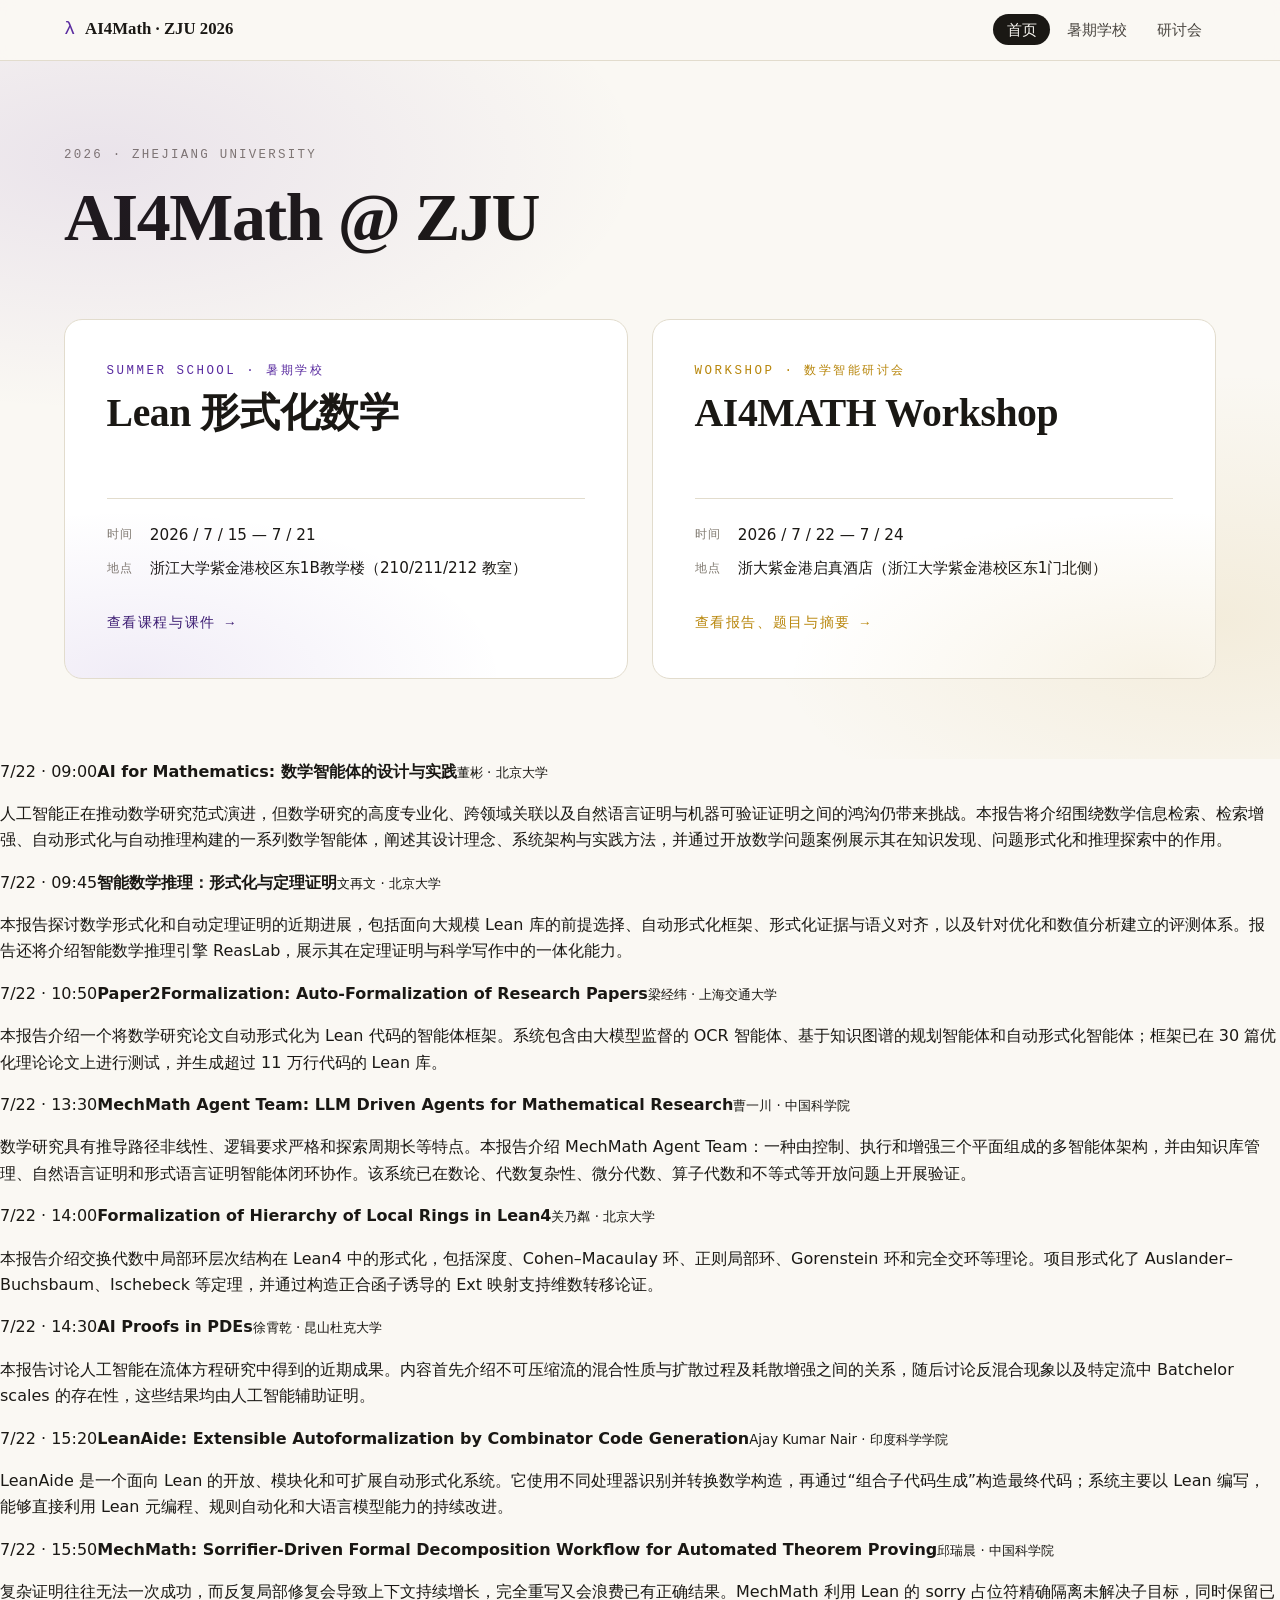
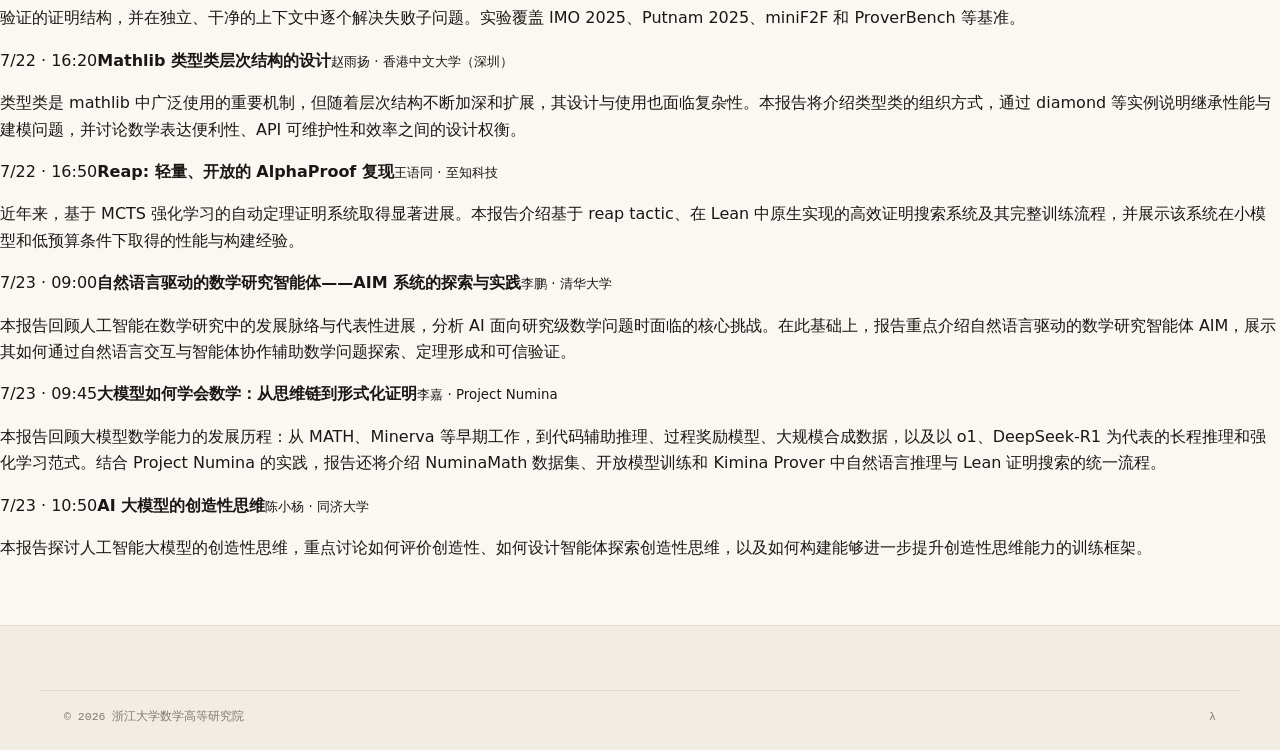
==== commit b212765a: "Keep workshop details on schedule page" ====
--- a/index.html
+++ b/index.html
@@ -56,32 +56,19 @@
     </div>
   </section>
 
-  <section class="section home-workshop-preview">
-    <div class="container">
-      <div class="section-head">
-        <div>
-          <p class="eyebrow">Workshop Highlights · 2026 / 7 / 22–24</p>
-          <h2 class="h-section">数学智能研讨会</h2>
-        </div>
-        <a class="text-link" href="./workshop.html">进入完整日程 →</a>
-      </div>
-      <div class="home-talks">
-        <div class="home-talk"><span>7/22 · 09:00</span><strong>AI for Mathematics: 数学智能体的设计与实践</strong><small>董彬 · 北京大学</small><p>介绍数学信息检索、自动形式化与自动推理智能体的设计、架构和实践。</p></div>
-        <div class="home-talk"><span>7/22 · 09:45</span><strong>智能数学推理：形式化与定理证明</strong><small>文再文 · 北京大学</small><p>探讨 Lean 形式化、自动定理证明和面向数学推理的智能体系统。</p></div>
-        <div class="home-talk"><span>7/22 · 10:50</span><strong>Paper2Formalization: Auto-Formalization of Research Papers</strong><small>梁经纬 · 上海交通大学</small><p>介绍由 OCR、知识图谱规划和自动形式化智能体组成的研究论文形式化框架。</p></div>
-        <div class="home-talk"><span>7/22 · 13:30</span><strong>MechMath Agent Team: LLM Driven Agents for Mathematical Research</strong><small>曹一川 · 中国科学院</small><p>介绍面向数学研究全流程的多智能体系统及其在开放问题上的应用。</p></div>
-        <div class="home-talk"><span>7/22 · 14:00</span><strong>Formalization of Hierarchy of Local Rings in Lean4</strong><small>关乃粼 · 北京大学</small><p>介绍交换代数中局部环层次结构及相关理论在 Lean4 中的形式化。</p></div>
-        <div class="home-talk"><span>7/22 · 14:30</span><strong>AI Proofs in PDEs</strong><small>徐霄乾 · 昆山杜克大学</small><p>讨论人工智能在流体方程、混合现象和 Batchelor scales 等问题中的证明结果。</p></div>
-        <div class="home-talk"><span>7/22 · 15:20</span><strong>LeanAide: Extensible Autoformalization by Combinator Code Generation</strong><small>Ajay Kumar Nair · 印度科学学院</small><p>介绍以 Lean 元编程和可组合处理器为基础的可扩展自动形式化系统。</p></div>
-        <div class="home-talk"><span>7/22 · 15:50</span><strong>MechMath: Sorrifier-Driven Formal Decomposition Workflow for Automated Theorem Proving</strong><small>邱瑞晨 · 中国科学院</small><p>利用 Lean 的 sorry 占位符隔离未解决子目标，提高证明修复效率。</p></div>
-        <div class="home-talk"><span>7/22 · 16:20</span><strong>Mathlib 类型类层次结构的设计</strong><small>赵雨扬 · 香港中文大学（深圳）</small><p>介绍 mathlib 类型类层次结构的组织方式、常见问题及其设计取舍。</p></div>
-        <div class="home-talk"><span>7/22 · 16:50</span><strong>Reap: 轻量、开放的 AlphaProof 复现</strong><small>王语同 · 至知科技</small><p>介绍基于 MCTS 强化学习和 Lean reap tactic 的自动定理证明系统。</p></div>
-        <div class="home-talk"><span>7/23 · 09:00</span><strong>自然语言驱动的数学研究智能体——AIM 系统的探索与实践</strong><small>李鹏 · 清华大学</small><p>介绍通过自然语言交互和智能体协作辅助数学问题探索、定理形成与可信验证的 AIM 系统。</p></div>
-        <div class="home-talk"><span>7/23 · 09:45</span><strong>大模型如何学会数学：从思维链到形式化证明</strong><small>李嘉 · Project Numina</small><p>回顾数学大模型从推理数据、强化学习到自然语言与 Lean 统一证明流程的发展。</p></div>
-        <div class="home-talk"><span>7/23 · 10:50</span><strong>AI 大模型的创造性思维</strong><small>陈小杨 · 同济大学</small><p>探讨创造性思维的评估、智能体探索机制以及提升模型创造力的训练框架。</p></div>
-      </div>
-    </div>
-  </section>
+        <div class="home-talk"><span>7/22 · 09:00</span><strong>AI for Mathematics: 数学智能体的设计与实践</strong><small>董彬 · 北京大学</small><p>人工智能正在推动数学研究范式演进，但数学研究的高度专业化、跨领域关联以及自然语言证明与机器可验证证明之间的鸿沟仍带来挑战。本报告将介绍围绕数学信息检索、检索增强、自动形式化与自动推理构建的一系列数学智能体，阐述其设计理念、系统架构与实践方法，并通过开放数学问题案例展示其在知识发现、问题形式化和推理探索中的作用。</p></div>
+        <div class="home-talk"><span>7/22 · 09:45</span><strong>智能数学推理：形式化与定理证明</strong><small>文再文 · 北京大学</small><p>本报告探讨数学形式化和自动定理证明的近期进展，包括面向大规模 Lean 库的前提选择、自动形式化框架、形式化证据与语义对齐，以及针对优化和数值分析建立的评测体系。报告还将介绍智能数学推理引擎 ReasLab，展示其在定理证明与科学写作中的一体化能力。</p></div>
+        <div class="home-talk"><span>7/22 · 10:50</span><strong>Paper2Formalization: Auto-Formalization of Research Papers</strong><small>梁经纬 · 上海交通大学</small><p>本报告介绍一个将数学研究论文自动形式化为 Lean 代码的智能体框架。系统包含由大模型监督的 OCR 智能体、基于知识图谱的规划智能体和自动形式化智能体；框架已在 30 篇优化理论论文上进行测试，并生成超过 11 万行代码的 Lean 库。</p></div>
+        <div class="home-talk"><span>7/22 · 13:30</span><strong>MechMath Agent Team: LLM Driven Agents for Mathematical Research</strong><small>曹一川 · 中国科学院</small><p>数学研究具有推导路径非线性、逻辑要求严格和探索周期长等特点。本报告介绍 MechMath Agent Team：一种由控制、执行和增强三个平面组成的多智能体架构，并由知识库管理、自然语言证明和形式语言证明智能体闭环协作。该系统已在数论、代数复杂性、微分代数、算子代数和不等式等开放问题上开展验证。</p></div>
+        <div class="home-talk"><span>7/22 · 14:00</span><strong>Formalization of Hierarchy of Local Rings in Lean4</strong><small>关乃粼 · 北京大学</small><p>本报告介绍交换代数中局部环层次结构在 Lean4 中的形式化，包括深度、Cohen–Macaulay 环、正则局部环、Gorenstein 环和完全交环等理论。项目形式化了 Auslander–Buchsbaum、Ischebeck 等定理，并通过构造正合函子诱导的 Ext 映射支持维数转移论证。</p></div>
+        <div class="home-talk"><span>7/22 · 14:30</span><strong>AI Proofs in PDEs</strong><small>徐霄乾 · 昆山杜克大学</small><p>本报告讨论人工智能在流体方程研究中得到的近期成果。内容首先介绍不可压缩流的混合性质与扩散过程及耗散增强之间的关系，随后讨论反混合现象以及特定流中 Batchelor scales 的存在性，这些结果均由人工智能辅助证明。</p></div>
+        <div class="home-talk"><span>7/22 · 15:20</span><strong>LeanAide: Extensible Autoformalization by Combinator Code Generation</strong><small>Ajay Kumar Nair · 印度科学学院</small><p>LeanAide 是一个面向 Lean 的开放、模块化和可扩展自动形式化系统。它使用不同处理器识别并转换数学构造，再通过“组合子代码生成”构造最终代码；系统主要以 Lean 编写，能够直接利用 Lean 元编程、规则自动化和大语言模型能力的持续改进。</p></div>
+        <div class="home-talk"><span>7/22 · 15:50</span><strong>MechMath: Sorrifier-Driven Formal Decomposition Workflow for Automated Theorem Proving</strong><small>邱瑞晨 · 中国科学院</small><p>复杂证明往往无法一次成功，而反复局部修复会导致上下文持续增长，完全重写又会浪费已有正确结果。MechMath 利用 Lean 的 sorry 占位符精确隔离未解决子目标，同时保留已验证的证明结构，并在独立、干净的上下文中逐个解决失败子问题。实验覆盖 IMO 2025、Putnam 2025、miniF2F 和 ProverBench 等基准。</p></div>
+        <div class="home-talk"><span>7/22 · 16:20</span><strong>Mathlib 类型类层次结构的设计</strong><small>赵雨扬 · 香港中文大学（深圳）</small><p>类型类是 mathlib 中广泛使用的重要机制，但随着层次结构不断加深和扩展，其设计与使用也面临复杂性。本报告将介绍类型类的组织方式，通过 diamond 等实例说明继承性能与建模问题，并讨论数学表达便利性、API 可维护性和效率之间的设计权衡。</p></div>
+        <div class="home-talk"><span>7/22 · 16:50</span><strong>Reap: 轻量、开放的 AlphaProof 复现</strong><small>王语同 · 至知科技</small><p>近年来，基于 MCTS 强化学习的自动定理证明系统取得显著进展。本报告介绍基于 reap tactic、在 Lean 中原生实现的高效证明搜索系统及其完整训练流程，并展示该系统在小模型和低预算条件下取得的性能与构建经验。</p></div>
+        <div class="home-talk"><span>7/23 · 09:00</span><strong>自然语言驱动的数学研究智能体——AIM 系统的探索与实践</strong><small>李鹏 · 清华大学</small><p>本报告回顾人工智能在数学研究中的发展脉络与代表性进展，分析 AI 面向研究级数学问题时面临的核心挑战。在此基础上，报告重点介绍自然语言驱动的数学研究智能体 AIM，展示其如何通过自然语言交互与智能体协作辅助数学问题探索、定理形成和可信验证。</p></div>
+        <div class="home-talk"><span>7/23 · 09:45</span><strong>大模型如何学会数学：从思维链到形式化证明</strong><small>李嘉 · Project Numina</small><p>本报告回顾大模型数学能力的发展历程：从 MATH、Minerva 等早期工作，到代码辅助推理、过程奖励模型、大规模合成数据，以及以 o1、DeepSeek-R1 为代表的长程推理和强化学习范式。结合 Project Numina 的实践，报告还将介绍 NuminaMath 数据集、开放模型训练和 Kimina Prover 中自然语言推理与 Lean 证明搜索的统一流程。</p></div>
+        <div class="home-talk"><span>7/23 · 10:50</span><strong>AI 大模型的创造性思维</strong><small>陈小杨 · 同济大学</small><p>本报告探讨人工智能大模型的创造性思维，重点讨论如何评价创造性、如何设计智能体探索创造性思维，以及如何构建能够进一步提升创造性思维能力的训练框架。</p></div>
 </main>
 
 <footer class="site-footer">
--- a/assets/styles.css
+++ b/assets/styles.css
@@ -1015,43 +1015,6 @@
   letter-spacing: 0.01em;
 }
 
-.home-talks {
-  display: grid;
-  grid-template-columns: repeat(3, 1fr);
-  gap: var(--space-2);
-}
-
-.home-talk {
-  display: grid;
-  gap: 0.35rem;
-  padding: var(--space-3);
-  border-top: 2px solid var(--accent);
-  background: var(--bg-elev);
-}
-
-.home-talk span,
-.home-talk small {
-  color: var(--ink-mute);
-  font-family: var(--mono);
-  font-size: 0.78rem;
-}
-
-.home-talk strong {
-  font-family: var(--serif);
-  font-size: 1.08rem;
-  line-height: 1.4;
-}
-
-.home-talk p {
-  margin: 0.2rem 0 0;
-  color: var(--ink-soft);
-  font-size: 0.9rem;
-  line-height: 1.55;
-}
-
-@media (max-width: 760px) {
-  .home-talks { grid-template-columns: 1fr; }
-}
 .speaker-card .affil {
   font-size: 0.85rem;
   color: var(--ink-mute);
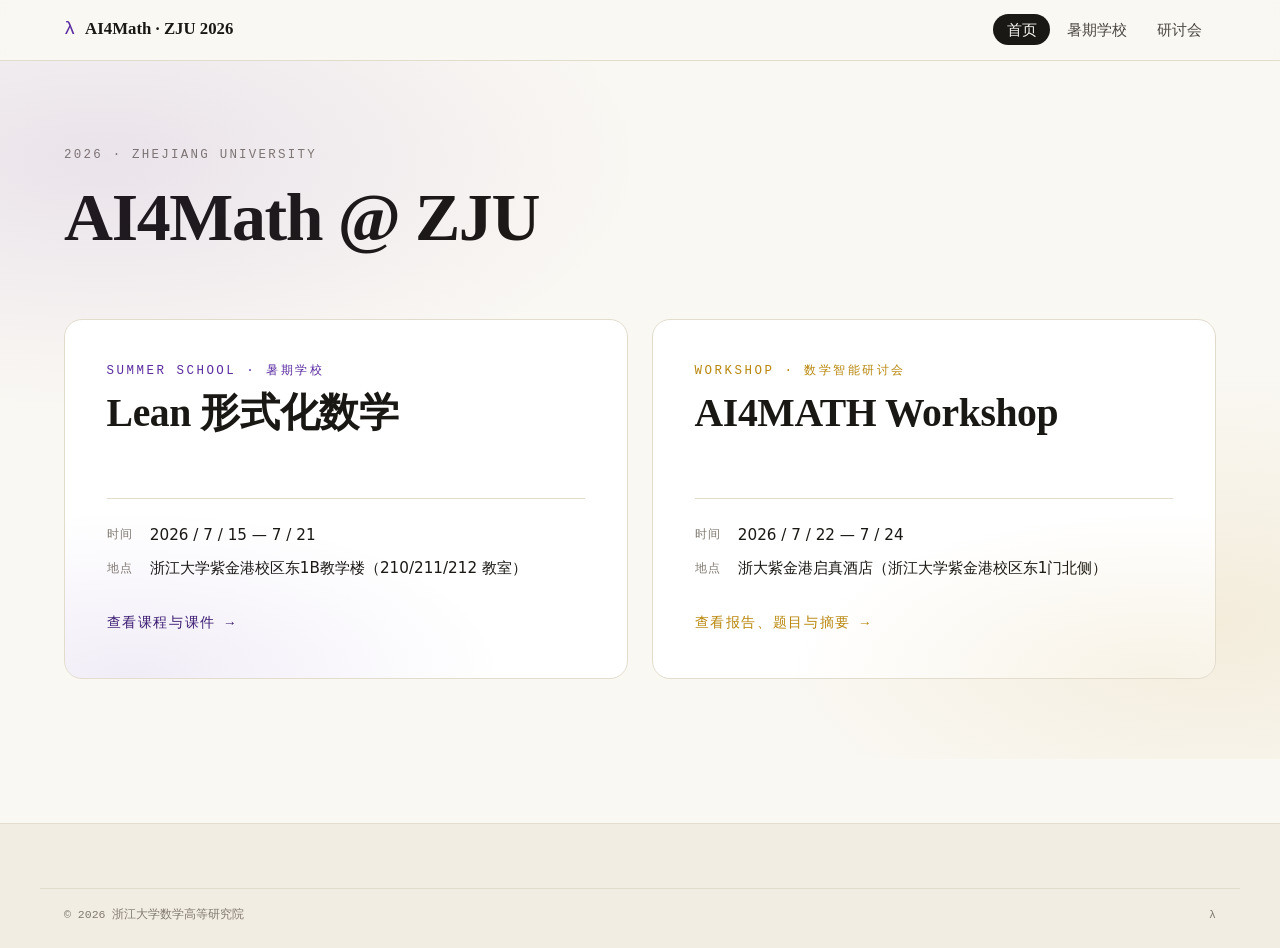
==== commit 165a674b: "Remove workshop report details from homepage" ====
--- a/index.html
+++ b/index.html
@@ -56,19 +56,6 @@
     </div>
   </section>
 
-        <div class="home-talk"><span>7/22 · 09:00</span><strong>AI for Mathematics: 数学智能体的设计与实践</strong><small>董彬 · 北京大学</small><p>人工智能正在推动数学研究范式演进，但数学研究的高度专业化、跨领域关联以及自然语言证明与机器可验证证明之间的鸿沟仍带来挑战。本报告将介绍围绕数学信息检索、检索增强、自动形式化与自动推理构建的一系列数学智能体，阐述其设计理念、系统架构与实践方法，并通过开放数学问题案例展示其在知识发现、问题形式化和推理探索中的作用。</p></div>
-        <div class="home-talk"><span>7/22 · 09:45</span><strong>智能数学推理：形式化与定理证明</strong><small>文再文 · 北京大学</small><p>本报告探讨数学形式化和自动定理证明的近期进展，包括面向大规模 Lean 库的前提选择、自动形式化框架、形式化证据与语义对齐，以及针对优化和数值分析建立的评测体系。报告还将介绍智能数学推理引擎 ReasLab，展示其在定理证明与科学写作中的一体化能力。</p></div>
-        <div class="home-talk"><span>7/22 · 10:50</span><strong>Paper2Formalization: Auto-Formalization of Research Papers</strong><small>梁经纬 · 上海交通大学</small><p>本报告介绍一个将数学研究论文自动形式化为 Lean 代码的智能体框架。系统包含由大模型监督的 OCR 智能体、基于知识图谱的规划智能体和自动形式化智能体；框架已在 30 篇优化理论论文上进行测试，并生成超过 11 万行代码的 Lean 库。</p></div>
-        <div class="home-talk"><span>7/22 · 13:30</span><strong>MechMath Agent Team: LLM Driven Agents for Mathematical Research</strong><small>曹一川 · 中国科学院</small><p>数学研究具有推导路径非线性、逻辑要求严格和探索周期长等特点。本报告介绍 MechMath Agent Team：一种由控制、执行和增强三个平面组成的多智能体架构，并由知识库管理、自然语言证明和形式语言证明智能体闭环协作。该系统已在数论、代数复杂性、微分代数、算子代数和不等式等开放问题上开展验证。</p></div>
-        <div class="home-talk"><span>7/22 · 14:00</span><strong>Formalization of Hierarchy of Local Rings in Lean4</strong><small>关乃粼 · 北京大学</small><p>本报告介绍交换代数中局部环层次结构在 Lean4 中的形式化，包括深度、Cohen–Macaulay 环、正则局部环、Gorenstein 环和完全交环等理论。项目形式化了 Auslander–Buchsbaum、Ischebeck 等定理，并通过构造正合函子诱导的 Ext 映射支持维数转移论证。</p></div>
-        <div class="home-talk"><span>7/22 · 14:30</span><strong>AI Proofs in PDEs</strong><small>徐霄乾 · 昆山杜克大学</small><p>本报告讨论人工智能在流体方程研究中得到的近期成果。内容首先介绍不可压缩流的混合性质与扩散过程及耗散增强之间的关系，随后讨论反混合现象以及特定流中 Batchelor scales 的存在性，这些结果均由人工智能辅助证明。</p></div>
-        <div class="home-talk"><span>7/22 · 15:20</span><strong>LeanAide: Extensible Autoformalization by Combinator Code Generation</strong><small>Ajay Kumar Nair · 印度科学学院</small><p>LeanAide 是一个面向 Lean 的开放、模块化和可扩展自动形式化系统。它使用不同处理器识别并转换数学构造，再通过“组合子代码生成”构造最终代码；系统主要以 Lean 编写，能够直接利用 Lean 元编程、规则自动化和大语言模型能力的持续改进。</p></div>
-        <div class="home-talk"><span>7/22 · 15:50</span><strong>MechMath: Sorrifier-Driven Formal Decomposition Workflow for Automated Theorem Proving</strong><small>邱瑞晨 · 中国科学院</small><p>复杂证明往往无法一次成功，而反复局部修复会导致上下文持续增长，完全重写又会浪费已有正确结果。MechMath 利用 Lean 的 sorry 占位符精确隔离未解决子目标，同时保留已验证的证明结构，并在独立、干净的上下文中逐个解决失败子问题。实验覆盖 IMO 2025、Putnam 2025、miniF2F 和 ProverBench 等基准。</p></div>
-        <div class="home-talk"><span>7/22 · 16:20</span><strong>Mathlib 类型类层次结构的设计</strong><small>赵雨扬 · 香港中文大学（深圳）</small><p>类型类是 mathlib 中广泛使用的重要机制，但随着层次结构不断加深和扩展，其设计与使用也面临复杂性。本报告将介绍类型类的组织方式，通过 diamond 等实例说明继承性能与建模问题，并讨论数学表达便利性、API 可维护性和效率之间的设计权衡。</p></div>
-        <div class="home-talk"><span>7/22 · 16:50</span><strong>Reap: 轻量、开放的 AlphaProof 复现</strong><small>王语同 · 至知科技</small><p>近年来，基于 MCTS 强化学习的自动定理证明系统取得显著进展。本报告介绍基于 reap tactic、在 Lean 中原生实现的高效证明搜索系统及其完整训练流程，并展示该系统在小模型和低预算条件下取得的性能与构建经验。</p></div>
-        <div class="home-talk"><span>7/23 · 09:00</span><strong>自然语言驱动的数学研究智能体——AIM 系统的探索与实践</strong><small>李鹏 · 清华大学</small><p>本报告回顾人工智能在数学研究中的发展脉络与代表性进展，分析 AI 面向研究级数学问题时面临的核心挑战。在此基础上，报告重点介绍自然语言驱动的数学研究智能体 AIM，展示其如何通过自然语言交互与智能体协作辅助数学问题探索、定理形成和可信验证。</p></div>
-        <div class="home-talk"><span>7/23 · 09:45</span><strong>大模型如何学会数学：从思维链到形式化证明</strong><small>李嘉 · Project Numina</small><p>本报告回顾大模型数学能力的发展历程：从 MATH、Minerva 等早期工作，到代码辅助推理、过程奖励模型、大规模合成数据，以及以 o1、DeepSeek-R1 为代表的长程推理和强化学习范式。结合 Project Numina 的实践，报告还将介绍 NuminaMath 数据集、开放模型训练和 Kimina Prover 中自然语言推理与 Lean 证明搜索的统一流程。</p></div>
-        <div class="home-talk"><span>7/23 · 10:50</span><strong>AI 大模型的创造性思维</strong><small>陈小杨 · 同济大学</small><p>本报告探讨人工智能大模型的创造性思维，重点讨论如何评价创造性、如何设计智能体探索创造性思维，以及如何构建能够进一步提升创造性思维能力的训练框架。</p></div>
 </main>
 
 <footer class="site-footer">
